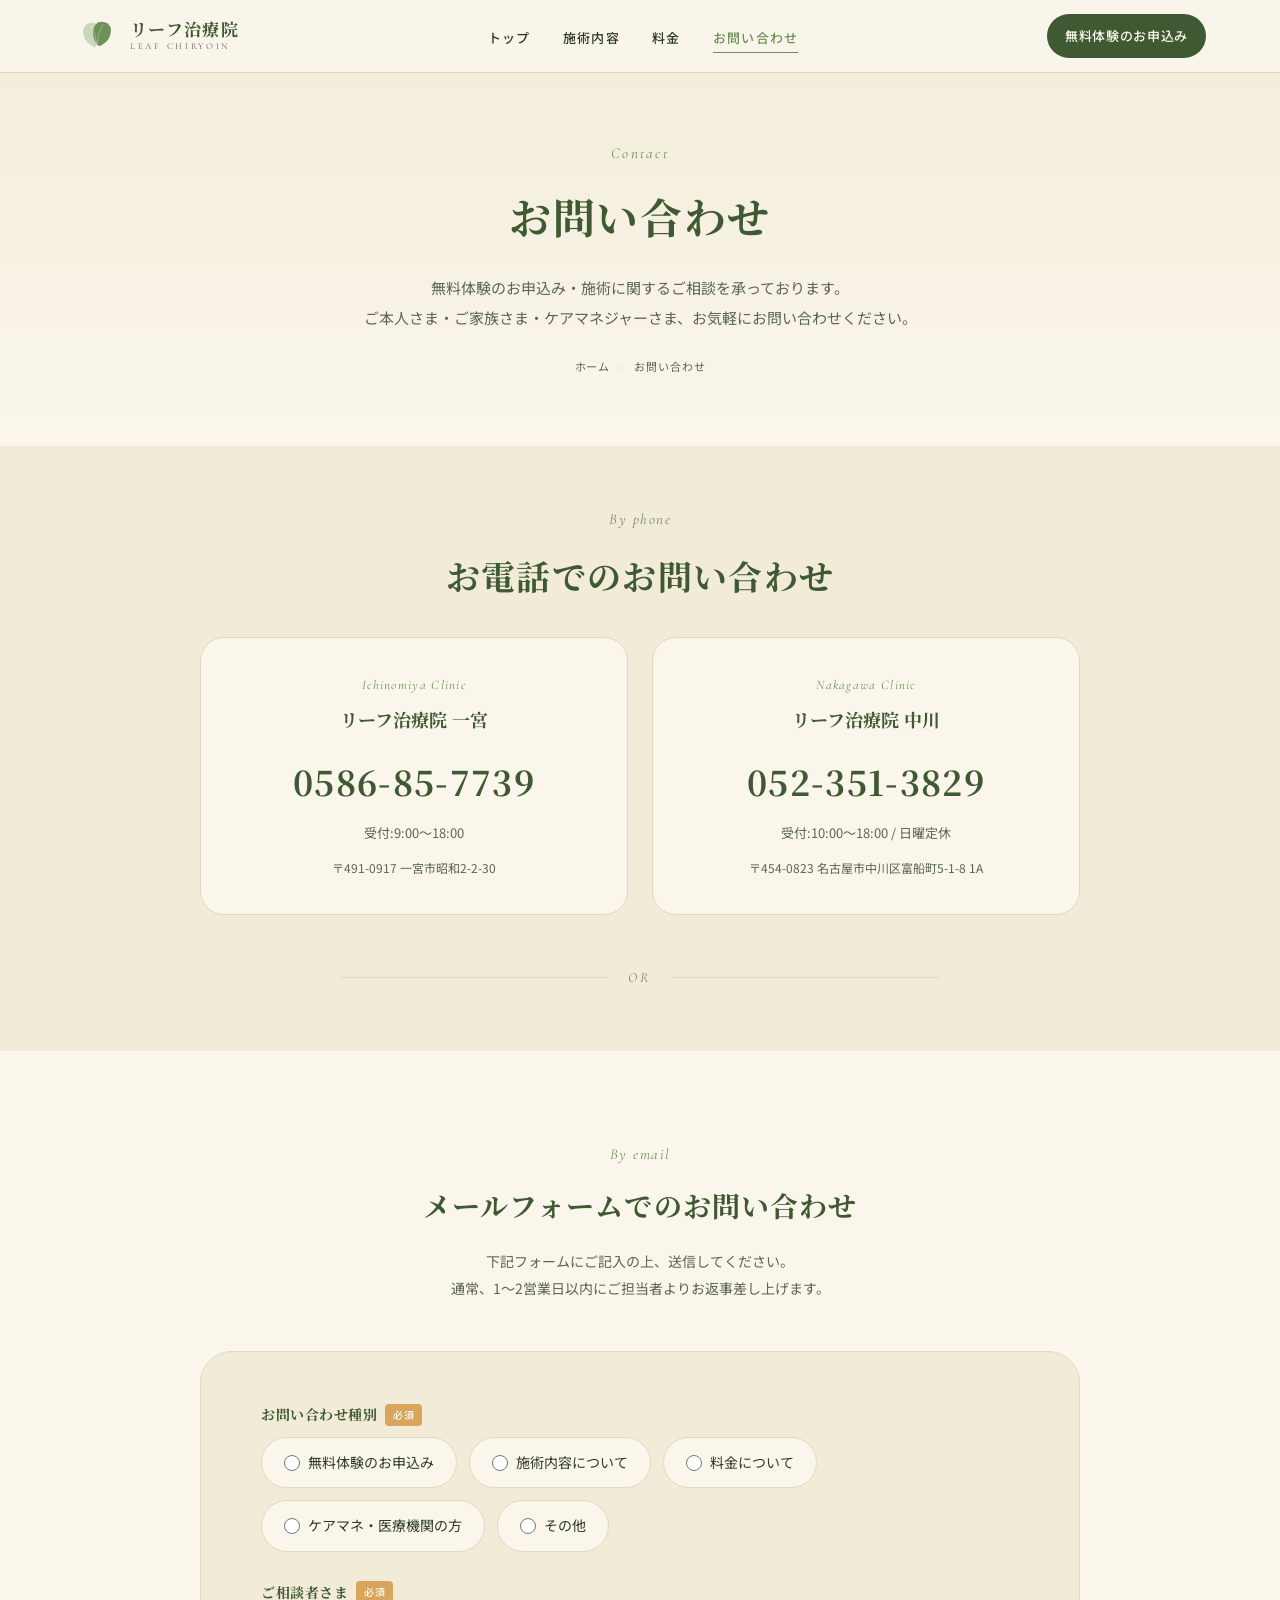
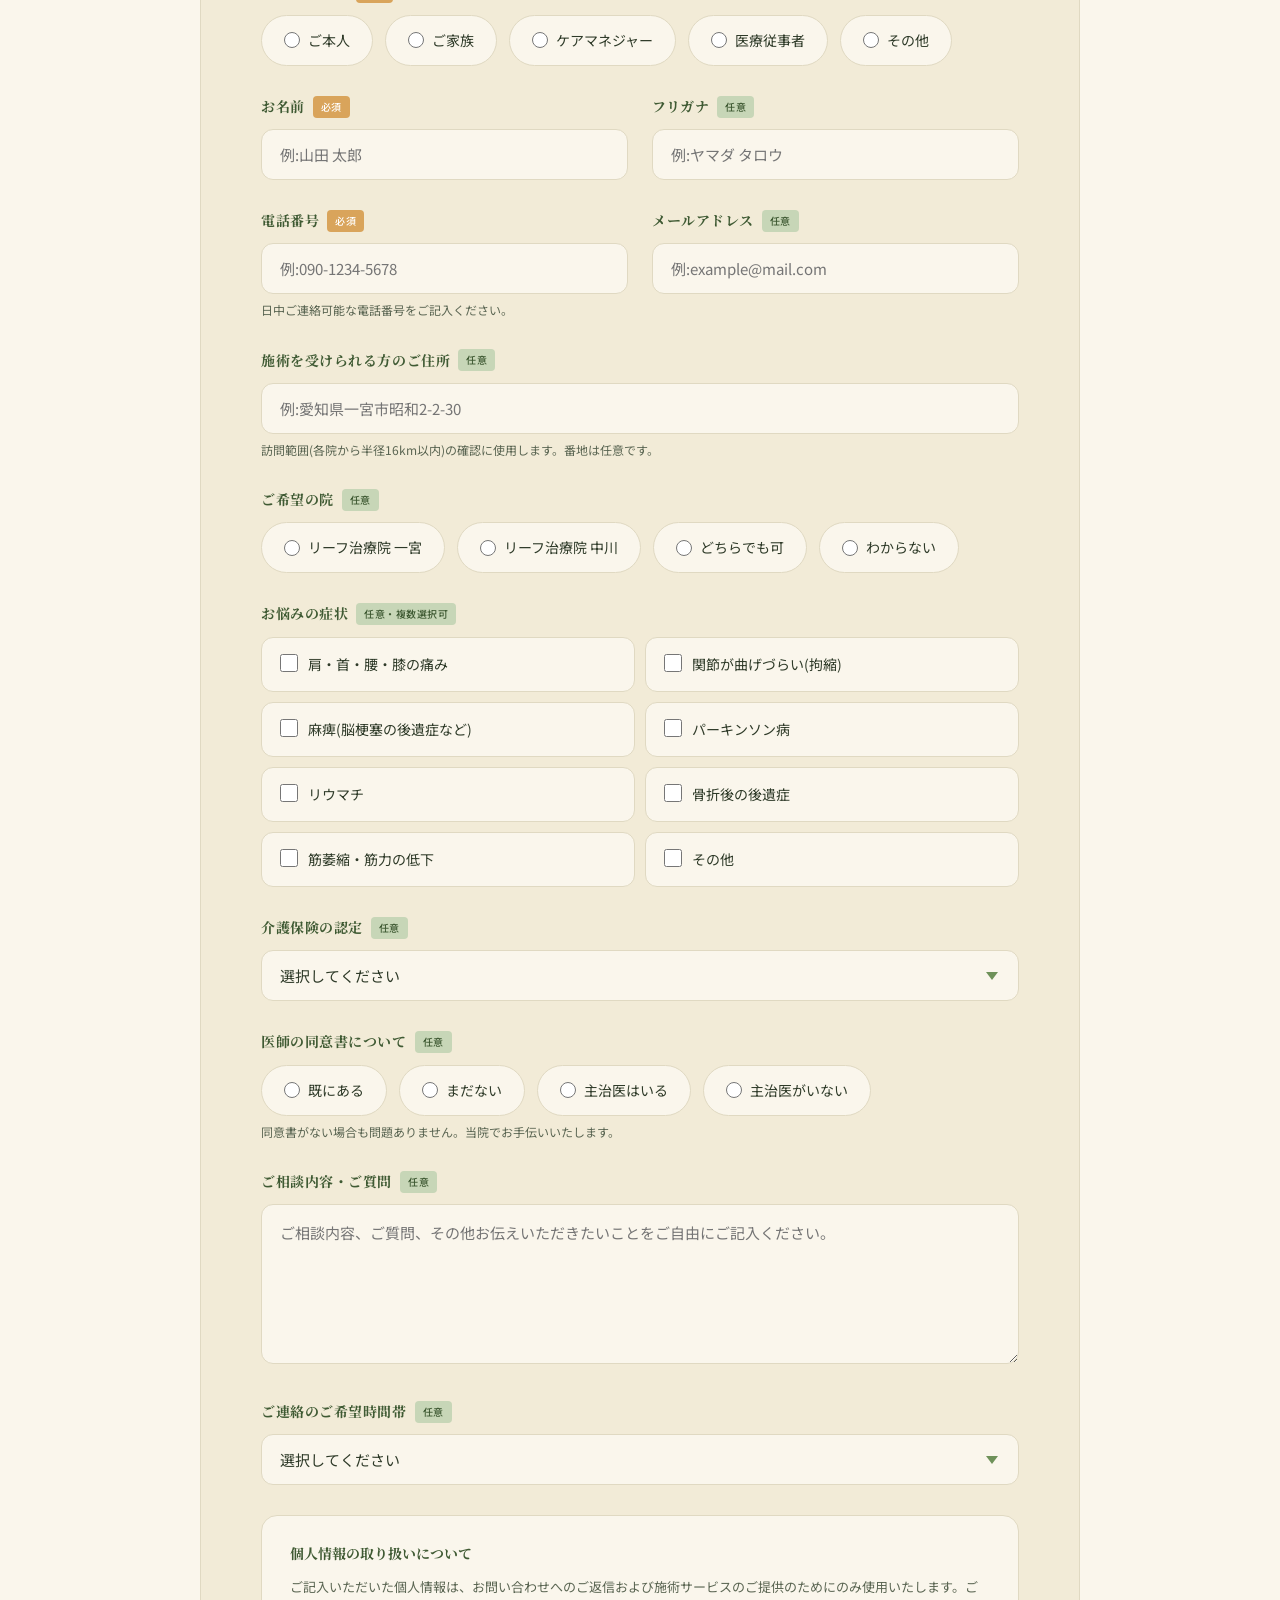
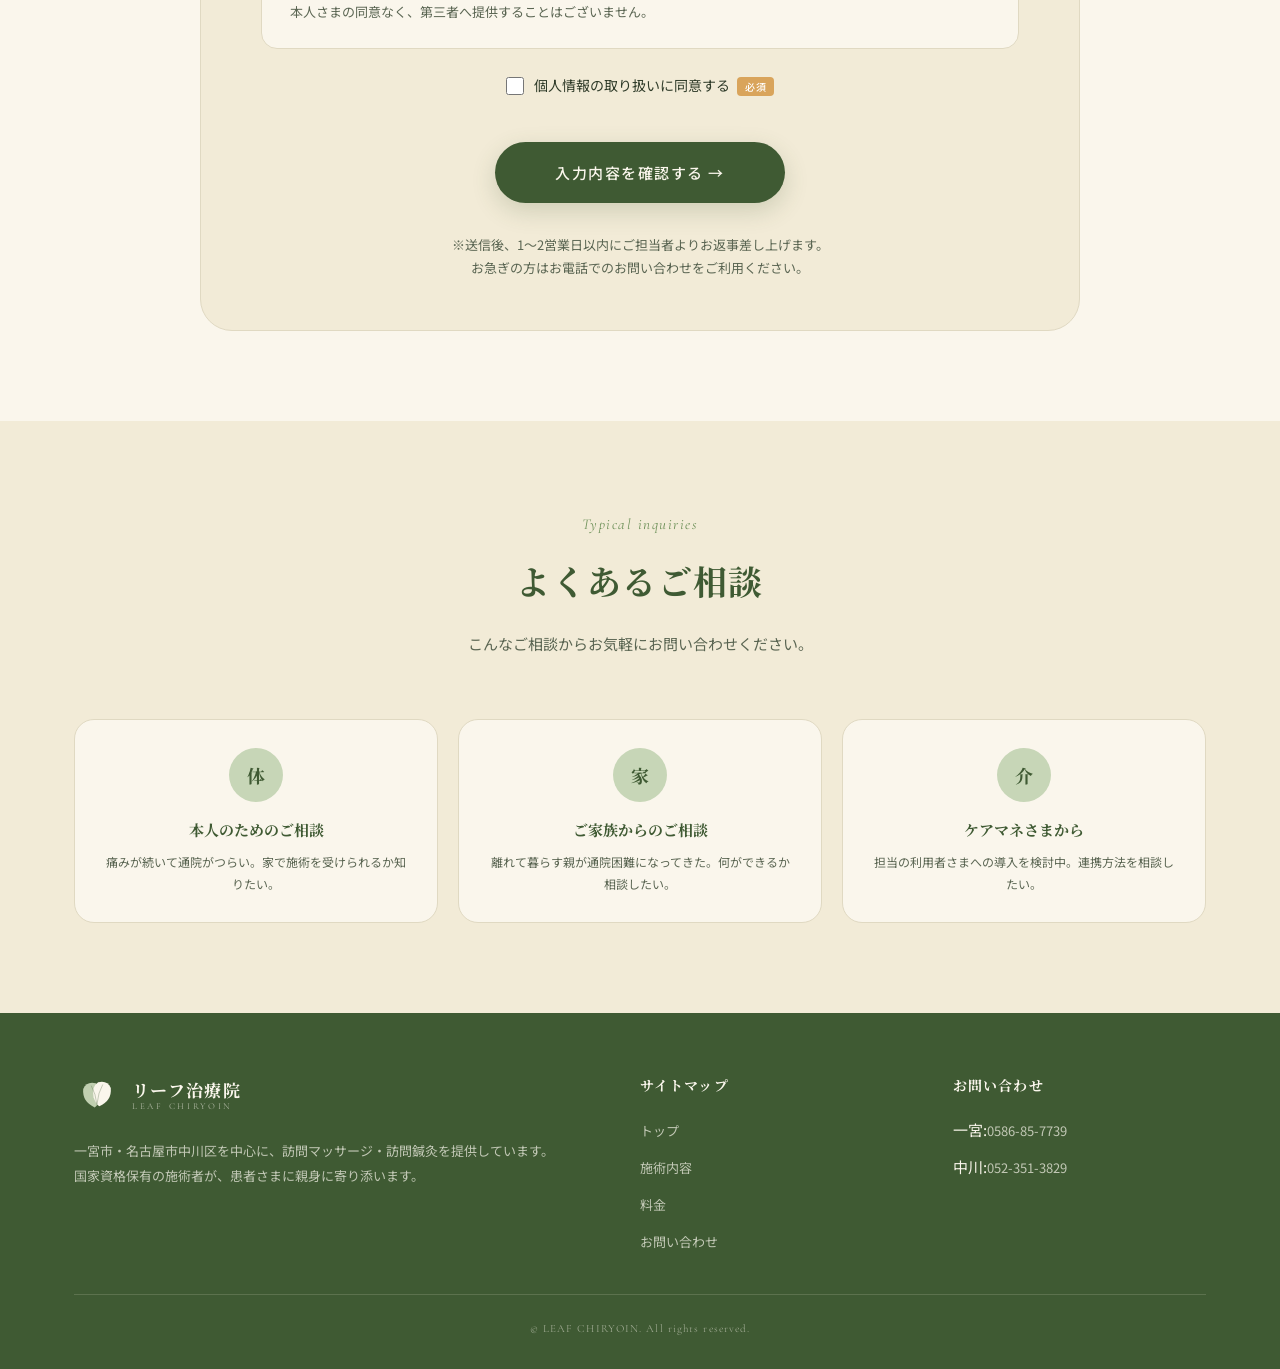
==== contact.html @ 8e760415 "Add files via upload" ====
<!DOCTYPE html>
<html lang="ja">
<head>
<meta charset="UTF-8">
<meta name="viewport" content="width=device-width, initial-scale=1.0">
<title>お問い合わせ | リーフ治療院 一宮の訪問マッサージ・訪問鍼灸</title>
<meta name="description" content="リーフ治療院へのお問い合わせ・無料体験のお申込みはこちら。お電話・メールフォームのいずれでも承っております。ご家族さま・ケアマネジャーさまからのご相談も歓迎です。">
<link rel="preconnect" href="https://fonts.googleapis.com">
<link rel="preconnect" href="https://fonts.gstatic.com" crossorigin>
<link href="https://fonts.googleapis.com/css2?family=Noto+Sans+JP:wght@400;500;700&family=Noto+Serif+JP:wght@500;700&family=Cormorant+Garamond:ital,wght@0,400;1,400&display=swap" rel="stylesheet">
<link rel="stylesheet" href="common.css">
<style>
  /* ========== ページ固有スタイル ========== */
  .contact-tel-section{
    background:var(--cream-deep);
    padding:60px 0;
  }
  .contact-tel-grid{
    display:grid;grid-template-columns:1fr 1fr;
    gap:24px;max-width:880px;margin:0 auto;
  }
  .ct-card{
    background:var(--cream);
    padding:36px 32px;border-radius:24px;
    border:1px solid var(--line);
    text-align:center;
    transition:.3s;
  }
  .ct-card:hover{
    border-color:var(--green-mid);
    transform:translateY(-4px);
    box-shadow:0 12px 24px rgba(63,90,51,.1);
  }
  .ct-label{
    font-family:'Cormorant Garamond',serif;font-style:italic;
    font-size:13px;color:var(--green-mid);
    letter-spacing:.1em;margin-bottom:6px;
  }
  .ct-card h3{
    font-family:'Noto Serif JP',serif;font-size:18px;
    color:var(--green-deep);font-weight:700;
    margin-bottom:16px;
  }
  .ct-tel{
    font-family:'Noto Serif JP',serif;font-size:34px;
    color:var(--green-deep);font-weight:700;letter-spacing:.04em;
    display:block;margin-bottom:8px;
  }
  .ct-hours{font-size:13px;color:var(--ink-soft);margin-bottom:14px}
  .ct-address{font-size:12px;color:var(--ink-soft);line-height:1.7}

  /* セクションタブ */
  .or-divider{
    display:flex;align-items:center;gap:20px;
    max-width:600px;margin:50px auto 0;
    color:var(--green-mid);
    font-family:'Cormorant Garamond',serif;font-style:italic;
    font-size:14px;letter-spacing:.2em;
  }
  .or-divider::before,.or-divider::after{
    content:"";flex:1;height:1px;background:var(--line);
  }

  /* フォーム */
  .form-section{background:var(--cream);padding:90px 0}
  .form-intro{
    text-align:center;max-width:680px;margin:0 auto 50px;
  }
  .form-intro h2{
    font-family:'Noto Serif JP',serif;font-size:28px;
    color:var(--green-deep);font-weight:700;
    margin-bottom:18px;letter-spacing:.04em;
  }
  .form-intro p{
    color:var(--ink-soft);font-size:14px;line-height:1.9;
  }
  .form-wrap{
    background:var(--cream-deep);
    padding:50px 60px;border-radius:32px;
    border:1px solid var(--line);
    max-width:880px;margin:0 auto;
  }
  .form-row{margin-bottom:28px}
  .form-row.row-half{
    display:grid;grid-template-columns:1fr 1fr;gap:24px;
  }
  .form-row.row-half .field{margin-bottom:0}
  .field label{
    display:flex;align-items:center;gap:8px;
    font-family:'Noto Serif JP',serif;
    font-size:14px;color:var(--green-deep);
    font-weight:700;letter-spacing:.04em;
    margin-bottom:10px;
  }
  .req-tag{
    background:var(--accent);color:#fff;
    font-size:10px;padding:2px 8px;border-radius:4px;
    font-family:'Noto Sans JP',sans-serif;font-weight:500;
    letter-spacing:.05em;
  }
  .opt-tag{
    background:var(--green-soft);color:var(--green-deep);
    font-size:10px;padding:2px 8px;border-radius:4px;
    font-family:'Noto Sans JP',sans-serif;font-weight:500;
    letter-spacing:.05em;
  }
  .field input[type="text"],
  .field input[type="email"],
  .field input[type="tel"],
  .field select,
  .field textarea{
    width:100%;padding:14px 18px;
    background:var(--cream);
    border:1px solid var(--line);
    border-radius:12px;
    font-size:15px;font-family:inherit;
    color:var(--ink);transition:.2s;
    -webkit-appearance:none;appearance:none;
  }
  .field input:focus,
  .field select:focus,
  .field textarea:focus{
    outline:none;
    border-color:var(--green-mid);
    box-shadow:0 0 0 3px rgba(110,145,89,.15);
  }
  .field select{
    background:var(--cream) url("data:image/svg+xml,%3Csvg xmlns='http://www.w3.org/2000/svg' width='12' height='8' viewBox='0 0 12 8'%3E%3Cpath fill='%236E9159' d='M6 8L0 0h12z'/%3E%3C/svg%3E") no-repeat right 20px center;
    padding-right:44px;
  }
  .field textarea{min-height:160px;resize:vertical;line-height:1.8}
  .field-help{
    font-size:12px;color:var(--ink-soft);
    margin-top:6px;line-height:1.6;
  }

  /* チェックボックスグループ */
  .checkbox-group{
    display:grid;grid-template-columns:repeat(2,1fr);
    gap:10px;
  }
  .checkbox-group label{
    display:flex;align-items:flex-start;gap:10px;
    background:var(--cream);
    padding:14px 18px;border-radius:12px;
    border:1px solid var(--line);
    cursor:pointer;font-size:14px;
    color:var(--ink);font-family:inherit;font-weight:400;
    margin-bottom:0;letter-spacing:0;
    transition:.2s;
  }
  .checkbox-group label:hover{
    border-color:var(--green);background:var(--cream-deep);
  }
  .checkbox-group input[type="checkbox"]{
    flex:none;width:18px;height:18px;margin-top:2px;
    accent-color:var(--green-mid);
  }

  /* ラジオボタン */
  .radio-group{
    display:flex;gap:12px;flex-wrap:wrap;
  }
  .radio-group label{
    display:flex;align-items:center;gap:8px;
    background:var(--cream);
    padding:12px 22px;border-radius:999px;
    border:1px solid var(--line);
    cursor:pointer;font-size:14px;
    color:var(--ink);font-family:inherit;font-weight:400;
    margin-bottom:0;letter-spacing:0;
    transition:.2s;
  }
  .radio-group label:hover{
    border-color:var(--green);
  }
  .radio-group input[type="radio"]{
    accent-color:var(--green-mid);width:16px;height:16px;
  }

  /* プライバシー同意 */
  .privacy-box{
    background:var(--cream);
    padding:24px 28px;border-radius:16px;
    border:1px solid var(--line);
    margin-top:30px;font-size:13px;
    color:var(--ink-soft);line-height:1.9;
  }
  .privacy-box h4{
    font-family:'Noto Serif JP',serif;
    color:var(--green-deep);font-size:14px;
    font-weight:700;margin-bottom:8px;
  }
  .privacy-agree{
    text-align:center;margin-top:24px;
  }
  .privacy-agree label{
    display:inline-flex;align-items:center;gap:10px;
    cursor:pointer;font-size:14px;
  }

  /* 送信ボタン */
  .submit-wrap{
    text-align:center;margin-top:40px;
  }
  .submit-btn{
    display:inline-flex;align-items:center;gap:10px;
    background:var(--green-deep);color:var(--cream);
    padding:20px 60px;border-radius:999px;
    font-weight:500;letter-spacing:.1em;font-size:15px;
    transition:.3s;box-shadow:0 8px 24px rgba(63,90,51,.2);
    border:none;cursor:pointer;font-family:inherit;
  }
  .submit-btn:hover{
    transform:translateY(-2px);
    box-shadow:0 12px 28px rgba(63,90,51,.28);
  }

  /* 補足情報 */
  .form-note{
    text-align:center;margin-top:30px;
    font-size:13px;color:var(--ink-soft);line-height:1.8;
  }

  /* よくある相談例 */
  .typical-section{background:var(--cream-deep)}
  .typical-grid{
    display:grid;grid-template-columns:repeat(3,1fr);
    gap:20px;margin-top:40px;
  }
  .typical-card{
    background:var(--cream);
    padding:28px;border-radius:20px;
    border:1px solid var(--line);
    text-align:center;
  }
  .typical-icon{
    width:54px;height:54px;margin:0 auto 14px;
    background:var(--green-soft);
    border-radius:50%;
    display:flex;align-items:center;justify-content:center;
    color:var(--green-deep);
    font-family:'Noto Serif JP',serif;
    font-weight:700;font-size:18px;
  }
  .typical-card h4{
    font-family:'Noto Serif JP',serif;font-size:15px;
    color:var(--green-deep);font-weight:700;
    margin-bottom:8px;
  }
  .typical-card p{
    font-size:12px;color:var(--ink-soft);line-height:1.8;
  }

  @media(max-width:960px){
    .contact-tel-grid{grid-template-columns:1fr}
    .ct-tel{font-size:28px}
    .form-wrap{padding:30px 22px}
    .form-row.row-half{grid-template-columns:1fr;gap:0}
    .form-row.row-half .field{margin-bottom:28px}
    .form-row.row-half .field:last-child{margin-bottom:0}
    .checkbox-group{grid-template-columns:1fr}
    .submit-btn{padding:18px 40px;font-size:14px}
    .typical-grid{grid-template-columns:1fr}
  }
</style>
</head>
<body>

<!-- HEADER -->
<header>
  <div class="container header-inner">
    <a href="index.html" class="logo">
      <svg class="logo-svg" viewBox="0 0 80 80" xmlns="http://www.w3.org/2000/svg" aria-label="リーフ治療院">
        <path d="M 36 60 Q 14 50 16 28 Q 22 14 38 18 Q 50 26 46 44 Q 42 56 36 60 Z" fill="#C7D6B7" opacity="0.95"/>
        <path d="M 44 58 Q 66 48 64 26 Q 58 12 42 16 Q 30 24 34 42 Q 38 54 44 58 Z" fill="#6E9159"/>
        <path d="M 30 22 Q 38 36 40 56" stroke="#FAF6EC" stroke-width="1" fill="none" opacity="0.5"/>
        <path d="M 50 20 Q 42 34 40 54" stroke="#FAF6EC" stroke-width="1" fill="none" opacity="0.5"/>
      </svg>
      <div class="logo-text">リーフ治療院<small>LEAF CHIRYOIN</small></div>
    </a>
    <nav>
      <ul>
        <li><a href="index.html">トップ</a></li>
        <li><a href="services.html">施術内容</a></li>
        <li><a href="price.html">料金</a></li>
        <li><a href="contact.html" class="current">お問い合わせ</a></li>
      </ul>
    </nav>
    <a href="tel:0586857739" class="header-cta">無料体験のお申込み</a>
  </div>
</header>

<!-- PAGE HEAD -->
<div class="page-head">
  <div class="page-head-eyebrow">Contact</div>
  <h1>お問い合わせ</h1>
  <p>
    無料体験のお申込み・施術に関するご相談を承っております。<br>
    ご本人さま・ご家族さま・ケアマネジャーさま、お気軽にお問い合わせください。
  </p>
  <div class="breadcrumb">
    <a href="index.html">ホーム</a><span>›</span>お問い合わせ
  </div>
</div>

<!-- 電話でのお問い合わせ -->
<section class="contact-tel-section">
  <div class="container">
    <div class="section-eyebrow">By phone</div>
    <h2 class="section-title" style="margin-bottom:30px">お電話でのお問い合わせ</h2>
    <div class="contact-tel-grid">
      <div class="ct-card">
        <div class="ct-label">Ichinomiya Clinic</div>
        <h3>リーフ治療院 一宮</h3>
        <a href="tel:0586857739" class="ct-tel">0586-85-7739</a>
        <div class="ct-hours">受付:9:00〜18:00</div>
        <div class="ct-address">〒491-0917 一宮市昭和2-2-30</div>
      </div>
      <div class="ct-card">
        <div class="ct-label">Nakagawa Clinic</div>
        <h3>リーフ治療院 中川</h3>
        <a href="tel:0523513829" class="ct-tel">052-351-3829</a>
        <div class="ct-hours">受付:10:00〜18:00 / 日曜定休</div>
        <div class="ct-address">〒454-0823 名古屋市中川区富船町5-1-8 1A</div>
      </div>
    </div>
    <div class="or-divider">OR</div>
  </div>
</section>

<!-- フォーム -->
<section class="form-section">
  <div class="container">
    <div class="form-intro">
      <div class="section-eyebrow">By email</div>
      <h2>メールフォームでのお問い合わせ</h2>
      <p>
        下記フォームにご記入の上、送信してください。<br>
        通常、1〜2営業日以内にご担当者よりお返事差し上げます。
      </p>
    </div>

    <form class="form-wrap" onsubmit="handleSubmit(event)">

      <!-- お問い合わせ種別 -->
      <div class="form-row">
        <div class="field">
          <label>お問い合わせ種別 <span class="req-tag">必須</span></label>
          <div class="radio-group">
            <label><input type="radio" name="inquiry_type" value="無料体験" required>無料体験のお申込み</label>
            <label><input type="radio" name="inquiry_type" value="施術内容">施術内容について</label>
            <label><input type="radio" name="inquiry_type" value="料金">料金について</label>
            <label><input type="radio" name="inquiry_type" value="ケアマネ">ケアマネ・医療機関の方</label>
            <label><input type="radio" name="inquiry_type" value="その他">その他</label>
          </div>
        </div>
      </div>

      <!-- ご相談者の立場 -->
      <div class="form-row">
        <div class="field">
          <label>ご相談者さま <span class="req-tag">必須</span></label>
          <div class="radio-group">
            <label><input type="radio" name="role" value="本人" required>ご本人</label>
            <label><input type="radio" name="role" value="家族">ご家族</label>
            <label><input type="radio" name="role" value="ケアマネ">ケアマネジャー</label>
            <label><input type="radio" name="role" value="医療">医療従事者</label>
            <label><input type="radio" name="role" value="その他">その他</label>
          </div>
        </div>
      </div>

      <!-- お名前 -->
      <div class="form-row row-half">
        <div class="field">
          <label>お名前 <span class="req-tag">必須</span></label>
          <input type="text" name="name" placeholder="例:山田 太郎" required>
        </div>
        <div class="field">
          <label>フリガナ <span class="opt-tag">任意</span></label>
          <input type="text" name="kana" placeholder="例:ヤマダ タロウ">
        </div>
      </div>

      <!-- 連絡先 -->
      <div class="form-row row-half">
        <div class="field">
          <label>電話番号 <span class="req-tag">必須</span></label>
          <input type="tel" name="tel" placeholder="例:090-1234-5678" required>
          <div class="field-help">日中ご連絡可能な電話番号をご記入ください。</div>
        </div>
        <div class="field">
          <label>メールアドレス <span class="opt-tag">任意</span></label>
          <input type="email" name="email" placeholder="例:example@mail.com">
        </div>
      </div>

      <!-- ご住所(訪問エリア確認用) -->
      <div class="form-row">
        <div class="field">
          <label>施術を受けられる方のご住所 <span class="opt-tag">任意</span></label>
          <input type="text" name="address" placeholder="例:愛知県一宮市昭和2-2-30">
          <div class="field-help">訪問範囲(各院から半径16km以内)の確認に使用します。番地は任意です。</div>
        </div>
      </div>

      <!-- ご希望の院 -->
      <div class="form-row">
        <div class="field">
          <label>ご希望の院 <span class="opt-tag">任意</span></label>
          <div class="radio-group">
            <label><input type="radio" name="preferred_clinic" value="一宮">リーフ治療院 一宮</label>
            <label><input type="radio" name="preferred_clinic" value="中川">リーフ治療院 中川</label>
            <label><input type="radio" name="preferred_clinic" value="どちらでも">どちらでも可</label>
            <label><input type="radio" name="preferred_clinic" value="不明">わからない</label>
          </div>
        </div>
      </div>

      <!-- お悩みの症状 -->
      <div class="form-row">
        <div class="field">
          <label>お悩みの症状 <span class="opt-tag">任意・複数選択可</span></label>
          <div class="checkbox-group">
            <label><input type="checkbox" name="symptoms" value="肩首腰膝の痛み">肩・首・腰・膝の痛み</label>
            <label><input type="checkbox" name="symptoms" value="関節拘縮">関節が曲げづらい(拘縮)</label>
            <label><input type="checkbox" name="symptoms" value="麻痺">麻痺(脳梗塞の後遺症など)</label>
            <label><input type="checkbox" name="symptoms" value="パーキンソン病">パーキンソン病</label>
            <label><input type="checkbox" name="symptoms" value="リウマチ">リウマチ</label>
            <label><input type="checkbox" name="symptoms" value="骨折後の後遺症">骨折後の後遺症</label>
            <label><input type="checkbox" name="symptoms" value="筋萎縮筋力低下">筋萎縮・筋力の低下</label>
            <label><input type="checkbox" name="symptoms" value="その他">その他</label>
          </div>
        </div>
      </div>

      <!-- 介護保険 -->
      <div class="form-row">
        <div class="field">
          <label>介護保険の認定 <span class="opt-tag">任意</span></label>
          <select name="care_level">
            <option value="">選択してください</option>
            <option value="未申請">未申請・なし</option>
            <option value="申請中">申請中</option>
            <option value="要支援1">要支援1</option>
            <option value="要支援2">要支援2</option>
            <option value="要介護1">要介護1</option>
            <option value="要介護2">要介護2</option>
            <option value="要介護3">要介護3</option>
            <option value="要介護4">要介護4</option>
            <option value="要介護5">要介護5</option>
            <option value="不明">わからない</option>
          </select>
        </div>
      </div>

      <!-- 医師の同意書 -->
      <div class="form-row">
        <div class="field">
          <label>医師の同意書について <span class="opt-tag">任意</span></label>
          <div class="radio-group">
            <label><input type="radio" name="consent" value="あり">既にある</label>
            <label><input type="radio" name="consent" value="なし">まだない</label>
            <label><input type="radio" name="consent" value="主治医あり">主治医はいる</label>
            <label><input type="radio" name="consent" value="主治医なし">主治医がいない</label>
          </div>
          <div class="field-help">同意書がない場合も問題ありません。当院でお手伝いいたします。</div>
        </div>
      </div>

      <!-- ご相談内容 -->
      <div class="form-row">
        <div class="field">
          <label>ご相談内容・ご質問 <span class="opt-tag">任意</span></label>
          <textarea name="message" placeholder="ご相談内容、ご質問、その他お伝えいただきたいことをご自由にご記入ください。"></textarea>
        </div>
      </div>

      <!-- ご希望連絡時間 -->
      <div class="form-row">
        <div class="field">
          <label>ご連絡のご希望時間帯 <span class="opt-tag">任意</span></label>
          <select name="contact_time">
            <option value="">選択してください</option>
            <option value="いつでも">いつでも可</option>
            <option value="午前">午前(9:00〜12:00)</option>
            <option value="午後">午後(12:00〜15:00)</option>
            <option value="夕方">夕方(15:00〜18:00)</option>
          </select>
        </div>
      </div>

      <!-- プライバシー -->
      <div class="privacy-box">
        <h4>個人情報の取り扱いについて</h4>
        <p>ご記入いただいた個人情報は、お問い合わせへのご返信および施術サービスのご提供のためにのみ使用いたします。ご本人さまの同意なく、第三者へ提供することはございません。</p>
      </div>
      <div class="privacy-agree">
        <label>
          <input type="checkbox" name="privacy_agree" required style="accent-color:var(--green-mid);width:18px;height:18px">
          <span>個人情報の取り扱いに同意する <span class="req-tag" style="margin-left:4px">必須</span></span>
        </label>
      </div>

      <!-- 送信 -->
      <div class="submit-wrap">
        <button type="submit" class="submit-btn">入力内容を確認する →</button>
      </div>

      <p class="form-note">
        ※送信後、1〜2営業日以内にご担当者よりお返事差し上げます。<br>
        お急ぎの方はお電話でのお問い合わせをご利用ください。
      </p>
    </form>
  </div>
</section>

<!-- よくあるご相談 -->
<section class="typical-section">
  <div class="container">
    <div class="section-eyebrow">Typical inquiries</div>
    <h2 class="section-title">よくあるご相談</h2>
    <p class="section-lead">こんなご相談からお気軽にお問い合わせください。</p>
    <div class="typical-grid">
      <div class="typical-card">
        <div class="typical-icon">体</div>
        <h4>本人のためのご相談</h4>
        <p>痛みが続いて通院がつらい。家で施術を受けられるか知りたい。</p>
      </div>
      <div class="typical-card">
        <div class="typical-icon">家</div>
        <h4>ご家族からのご相談</h4>
        <p>離れて暮らす親が通院困難になってきた。何ができるか相談したい。</p>
      </div>
      <div class="typical-card">
        <div class="typical-icon">介</div>
        <h4>ケアマネさまから</h4>
        <p>担当の利用者さまへの導入を検討中。連携方法を相談したい。</p>
      </div>
    </div>
  </div>
</section>

<!-- FOOTER -->
<footer>
  <div class="container">
    <div class="footer-inner">
      <div>
        <div class="footer-logo">
          <svg class="logo-svg" viewBox="0 0 80 80" xmlns="http://www.w3.org/2000/svg" style="width:46px;height:46px">
            <path d="M 36 60 Q 14 50 16 28 Q 22 14 38 18 Q 50 26 46 44 Q 42 56 36 60 Z" fill="#C7D6B7" opacity="0.95"/>
            <path d="M 44 58 Q 66 48 64 26 Q 58 12 42 16 Q 30 24 34 42 Q 38 54 44 58 Z" fill="#FAF6EC"/>
            <path d="M 30 22 Q 38 36 40 56" stroke="#3F5A33" stroke-width="1" fill="none" opacity="0.5"/>
            <path d="M 50 20 Q 42 34 40 54" stroke="#3F5A33" stroke-width="1" fill="none" opacity="0.5"/>
          </svg>
          <div class="logo-text">リーフ治療院<small>LEAF CHIRYOIN</small></div>
        </div>
        <p class="footer-desc">
          一宮市・名古屋市中川区を中心に、訪問マッサージ・訪問鍼灸を提供しています。<br>
          国家資格保有の施術者が、患者さまに親身に寄り添います。
        </p>
      </div>
      <div>
        <h5>サイトマップ</h5>
        <ul>
          <li><a href="index.html">トップ</a></li>
          <li><a href="services.html">施術内容</a></li>
          <li><a href="price.html">料金</a></li>
          <li><a href="contact.html">お問い合わせ</a></li>
        </ul>
      </div>
      <div>
        <h5>お問い合わせ</h5>
        <ul>
          <li>一宮:<a href="tel:0586857739">0586-85-7739</a></li>
          <li>中川:<a href="tel:0523513829">052-351-3829</a></li>
        </ul>
      </div>
    </div>
    <div class="copyright">© LEAF CHIRYOIN. All rights reserved.</div>
  </div>
</footer>

<div class="floating-cta">
  <a href="tel:0586857739">一宮 電話する</a>
  <a href="tel:0523513829">中川 電話する</a>
</div>

<script>
  function handleSubmit(e){
    e.preventDefault();
    alert('お問い合わせフォームのサンプルです。\n本番運用時はサーバーサイドの実装が必要です。\n(送信先メールアドレス・送信処理の実装が必要)');
  }
</script>

</body>
</html>
---- common.css ----
/* ==========================================================
   LEAF CHIRYOIN - common.css
   共通スタイル(全ページ共通のヘッダー/フッター/トークン)
   ========================================================== */

:root{
  --cream:#FAF6EC;
  --cream-deep:#F2EBD7;
  --green-soft:#C7D6B7;
  --green:#8FAE7A;
  --green-mid:#6E9159;
  --green-deep:#3F5A33;
  --ink:#2E3A28;
  --ink-soft:#5A6552;
  --accent:#D9A45B;
  --line:#E0D9C2;
}
*{box-sizing:border-box;margin:0;padding:0}
html{scroll-behavior:smooth}
body{
  font-family:'Noto Sans JP',sans-serif;
  color:var(--ink);
  background:var(--cream);
  line-height:1.8;
  font-size:15px;
  -webkit-font-smoothing:antialiased;
}
.serif{font-family:'Noto Serif JP',serif;font-weight:500;letter-spacing:.04em}
a{color:inherit;text-decoration:none}
img{max-width:100%;display:block}
.container{max-width:1180px;margin:0 auto;padding:0 24px}
.container-narrow{max-width:880px;margin:0 auto;padding:0 24px}

/* ========== HEADER ========== */
header{
  position:fixed;top:0;left:0;right:0;z-index:50;
  background:rgba(250,246,236,.92);
  backdrop-filter:blur(8px);
  border-bottom:1px solid var(--line);
}
.header-inner{
  display:flex;align-items:center;justify-content:space-between;
  height:72px;
}
.logo{display:flex;align-items:center;gap:10px}
.logo-svg{width:46px;height:46px;flex:none}
.logo-text{
  font-family:'Noto Serif JP',serif;
  font-weight:700;font-size:17px;letter-spacing:.08em;
  color:var(--green-deep);line-height:1.2;
}
.logo-text small{
  display:block;font-size:9px;letter-spacing:.3em;
  color:var(--ink-soft);font-family:'Cormorant Garamond',serif;
  margin-top:2px;font-weight:400;
}
nav ul{display:flex;gap:32px;list-style:none}
nav a{font-size:13px;letter-spacing:.1em;font-weight:500;position:relative;padding:6px 0;transition:.2s}
nav a:hover{color:var(--green-mid)}
nav a.current{color:var(--green-mid)}
nav a::after{content:"";position:absolute;left:50%;bottom:0;width:0;height:1px;background:var(--green-mid);transition:.3s}
nav a:hover::after,nav a.current::after{left:0;width:100%}
.header-cta{
  display:flex;align-items:center;gap:6px;
  background:var(--green-deep);color:var(--cream);
  padding:10px 18px;border-radius:999px;
  font-size:13px;font-weight:500;letter-spacing:.05em;
  transition:.3s;
}
.header-cta:hover{background:var(--green-mid)}

/* ========== PAGE HEAD ========== */
.page-head{
  padding:140px 0 70px;
  background:linear-gradient(180deg,var(--cream-deep) 0%,var(--cream) 100%);
  text-align:center;position:relative;overflow:hidden;
}
.page-head-eyebrow{
  font-family:'Cormorant Garamond',serif;font-style:italic;
  color:var(--green-mid);font-size:15px;letter-spacing:.15em;
  margin-bottom:12px;
}
.page-head h1{
  font-family:'Noto Serif JP',serif;font-weight:700;
  font-size:42px;color:var(--green-deep);letter-spacing:.04em;
  margin-bottom:18px;
}
.page-head p{
  color:var(--ink-soft);font-size:15px;line-height:2;
  max-width:640px;margin:0 auto;
}
.breadcrumb{
  display:flex;justify-content:center;gap:10px;
  font-size:11px;color:var(--ink-soft);margin-top:24px;
  letter-spacing:.08em;
}
.breadcrumb a:hover{color:var(--green-mid)}
.breadcrumb span{color:var(--line)}

/* ========== SECTION COMMON ========== */
section{padding:90px 0;position:relative}
.section-eyebrow{
  font-family:'Cormorant Garamond',serif;font-style:italic;
  color:var(--green-mid);font-size:15px;letter-spacing:.1em;
  margin-bottom:12px;text-align:center;
}
.section-title{
  font-family:'Noto Serif JP',serif;font-weight:700;
  font-size:34px;color:var(--green-deep);
  text-align:center;letter-spacing:.04em;margin-bottom:18px;
}
.section-lead{
  text-align:center;font-size:15px;color:var(--ink-soft);
  max-width:600px;margin:0 auto 60px;line-height:2;
}

/* ========== BUTTONS ========== */
.btn-primary{
  display:inline-flex;align-items:center;gap:10px;
  background:var(--green-deep);color:var(--cream);
  padding:18px 32px;border-radius:999px;
  font-weight:500;letter-spacing:.08em;font-size:15px;
  transition:.3s;box-shadow:0 8px 24px rgba(63,90,51,.18);
  border:none;cursor:pointer;font-family:inherit;
}
.btn-primary:hover{transform:translateY(-2px);box-shadow:0 12px 28px rgba(63,90,51,.25)}
.btn-secondary{
  display:inline-flex;align-items:center;gap:10px;
  background:transparent;color:var(--green-deep);
  padding:18px 32px;border-radius:999px;
  font-weight:500;letter-spacing:.08em;font-size:15px;
  border:1px solid var(--green-deep);
  transition:.3s;
}
.btn-secondary:hover{background:var(--green-deep);color:var(--cream)}

/* ========== CONTACT CTA (共通) ========== */
.contact-cta{
  background:var(--cream);
  padding:120px 0;
  position:relative;overflow:hidden;
}
.contact-cta::before{
  content:"";position:absolute;inset:0;
  background:radial-gradient(ellipse at top,var(--green-soft) 0%,transparent 60%);
  opacity:.4;
}
.contact-inner{
  background:var(--cream-deep);
  border-radius:32px;padding:70px 60px;
  max-width:1080px;margin:0 auto;
  text-align:center;
  border:1px solid var(--line);
  position:relative;
}
.contact-inner h2{
  font-family:'Noto Serif JP',serif;font-size:30px;
  color:var(--green-deep);font-weight:700;
  margin-bottom:16px;letter-spacing:.04em;
}
.contact-inner p{
  color:var(--ink-soft);font-size:15px;
  line-height:2;margin-bottom:40px;
}
.contact-methods{
  display:grid;grid-template-columns:1fr 1fr;
  gap:24px;max-width:760px;margin:0 auto;
}
.contact-method{
  background:var(--cream);
  padding:36px 28px;border-radius:20px;
  border:1px solid var(--line);
  transition:.3s;
}
.contact-method:hover{
  border-color:var(--green-mid);
  transform:translateY(-4px);
  box-shadow:0 12px 24px rgba(63,90,51,.1);
}
.contact-method-label{
  font-family:'Cormorant Garamond',serif;font-style:italic;
  font-size:14px;color:var(--green-mid);
  letter-spacing:.1em;margin-bottom:8px;
}
.contact-method h4{
  font-family:'Noto Serif JP',serif;font-size:15px;
  color:var(--green-deep);margin-bottom:14px;font-weight:700;
}
.contact-tel{
  font-family:'Noto Serif JP',serif;
  font-size:32px;color:var(--green-deep);font-weight:700;
  letter-spacing:.04em;display:block;margin-bottom:8px;
}
.contact-hours{font-size:12px;color:var(--ink-soft)}
.contact-form-btn{
  display:inline-flex;align-items:center;gap:10px;
  background:var(--green-deep);color:var(--cream);
  padding:18px 32px;border-radius:999px;
  font-weight:500;letter-spacing:.08em;font-size:14px;
  margin-top:24px;
}

/* ========== FOOTER ========== */
footer{background:var(--green-deep);color:var(--cream);padding:60px 0 30px}
.footer-inner{display:grid;grid-template-columns:2fr 1fr 1fr;gap:60px;margin-bottom:40px}
.footer-logo{display:flex;align-items:center;gap:12px;margin-bottom:20px}
.footer-logo .logo-text{color:var(--cream)}
.footer-logo .logo-text small{color:rgba(250,246,236,.6)}
.footer-desc{font-size:13px;color:rgba(250,246,236,.7);line-height:1.9}
footer h5{font-family:'Noto Serif JP',serif;font-size:14px;margin-bottom:18px;letter-spacing:.08em}
footer ul{list-style:none;display:grid;gap:10px}
footer ul a{font-size:13px;color:rgba(250,246,236,.7);transition:.2s}
footer ul a:hover{color:var(--cream)}
.copyright{
  text-align:center;border-top:1px solid rgba(250,246,236,.15);
  padding-top:24px;font-size:11px;color:rgba(250,246,236,.5);
  letter-spacing:.1em;font-family:'Cormorant Garamond',serif;
}

/* ========== FLOATING CTA (Mobile) ========== */
.floating-cta{display:none}

/* ========== RESPONSIVE ========== */
@media(max-width:960px){
  nav{display:none}
  .header-cta{padding:8px 14px;font-size:12px}
  .page-head{padding:110px 0 50px}
  .page-head h1{font-size:28px}
  section{padding:60px 0}
  .section-title{font-size:24px}
  .contact-inner{padding:40px 24px}
  .contact-inner h2{font-size:22px}
  .contact-methods{grid-template-columns:1fr}
  .contact-tel{font-size:26px}
  .footer-inner{grid-template-columns:1fr;gap:30px}
  .floating-cta{
    display:flex;position:fixed;bottom:0;left:0;right:0;z-index:40;
    background:var(--cream);border-top:1px solid var(--line);
  }
  .floating-cta a{
    flex:1;padding:14px;text-align:center;font-size:13px;
    font-weight:700;color:var(--cream);background:var(--green-deep);
    letter-spacing:.05em;
  }
  .floating-cta a+a{background:var(--green-mid);border-left:1px solid rgba(255,255,255,.2)}
  body{padding-bottom:54px}
}
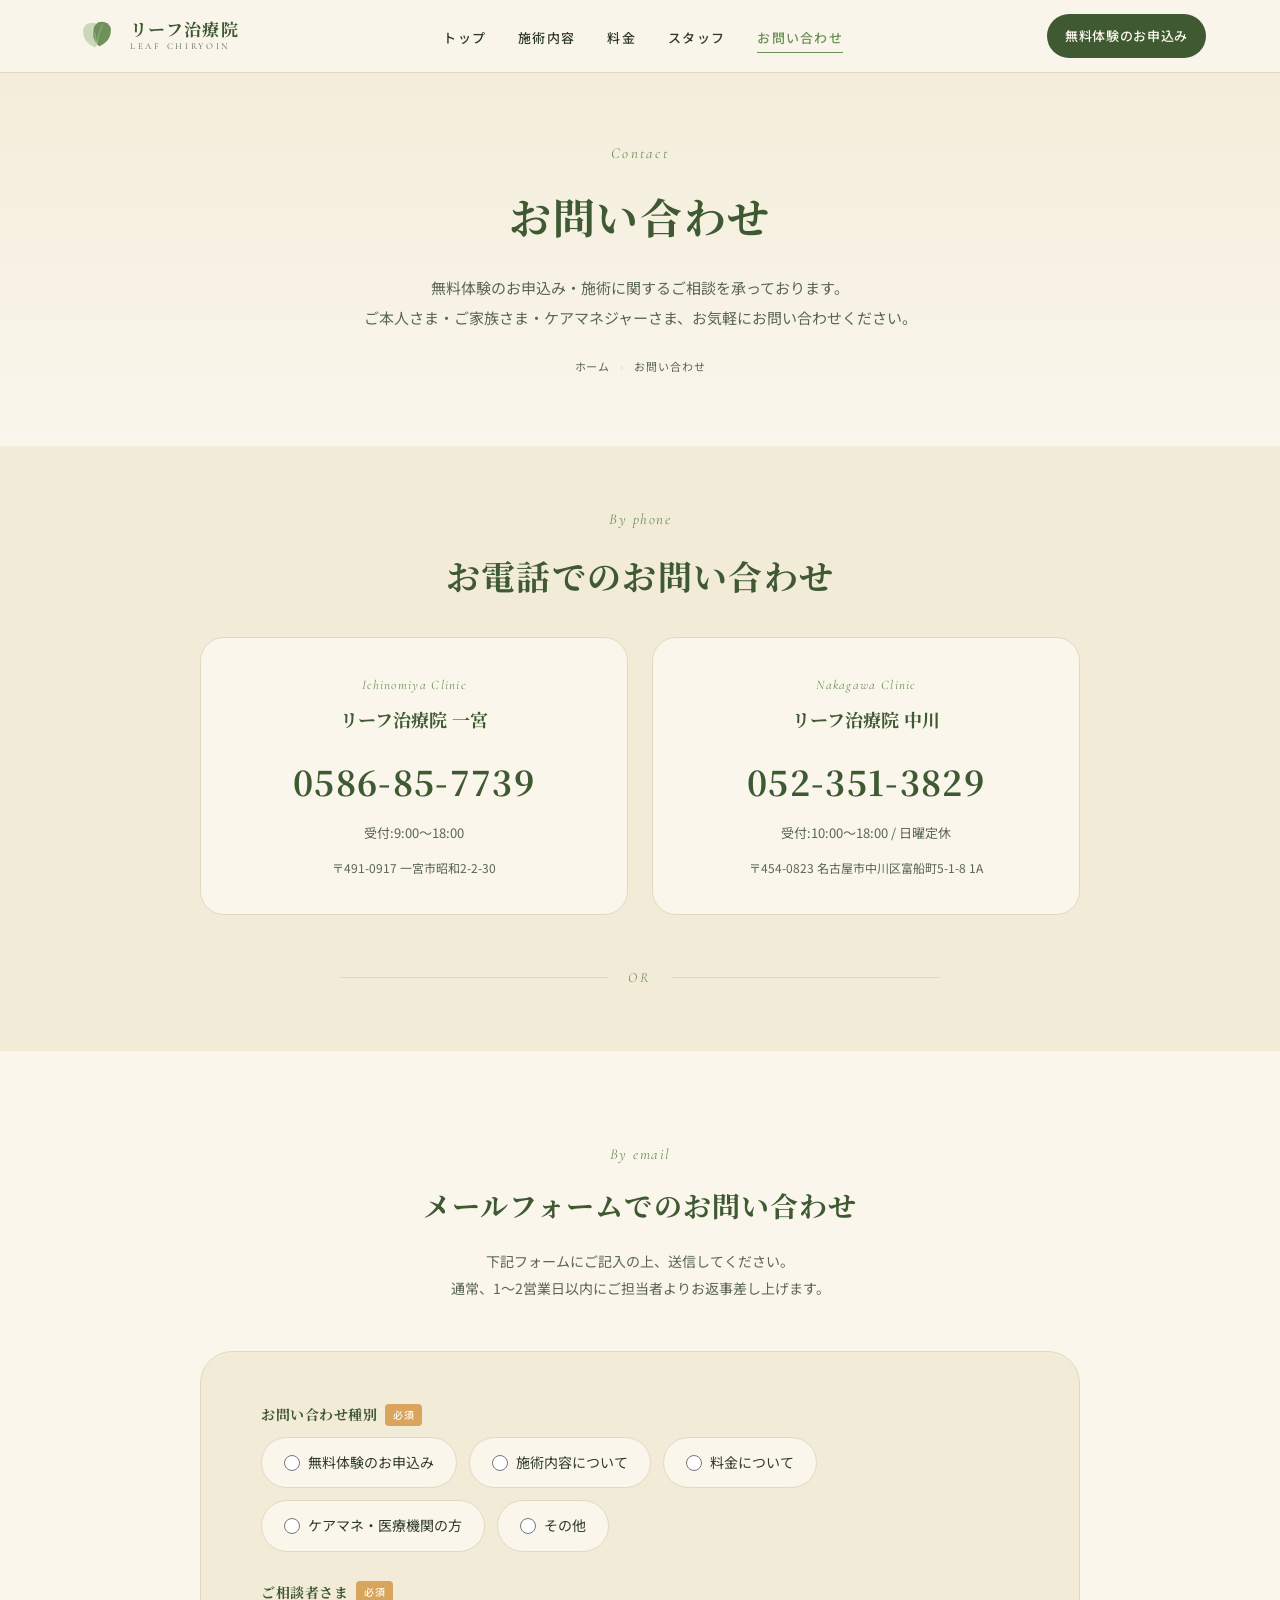
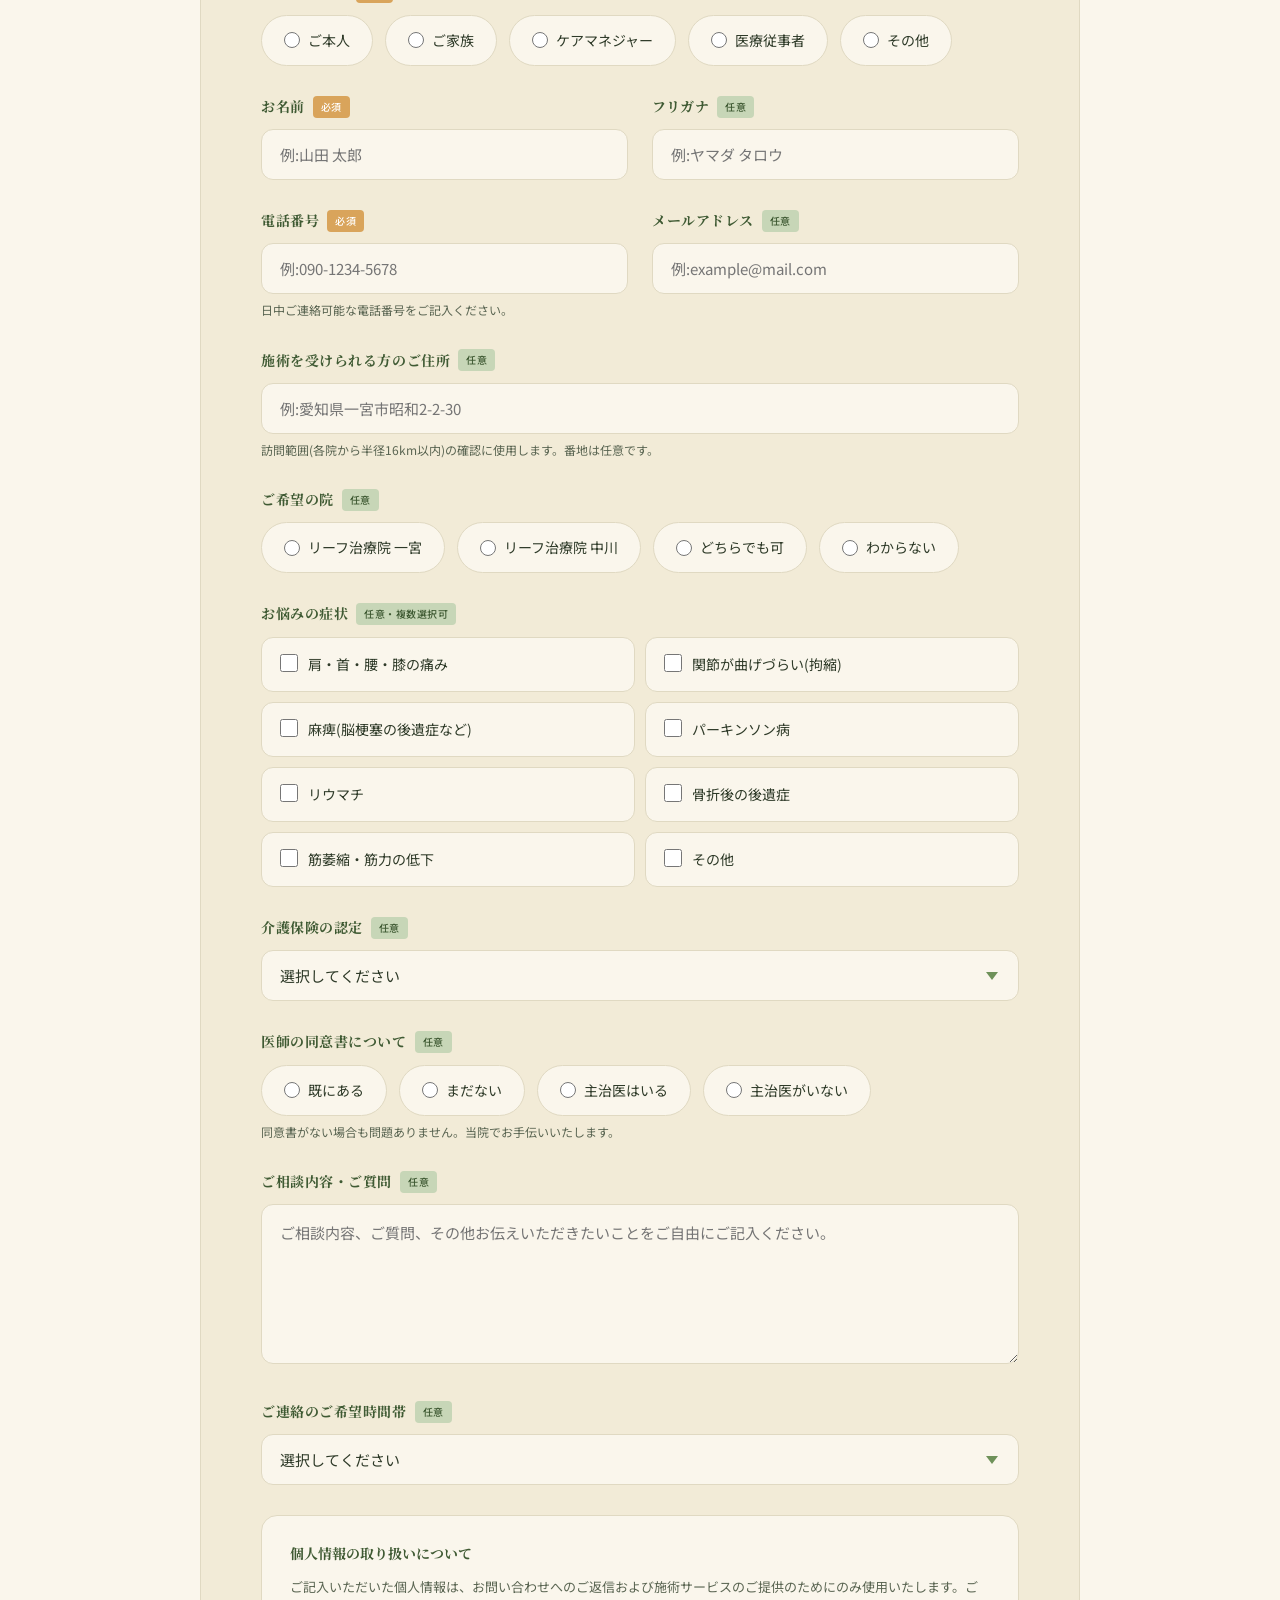
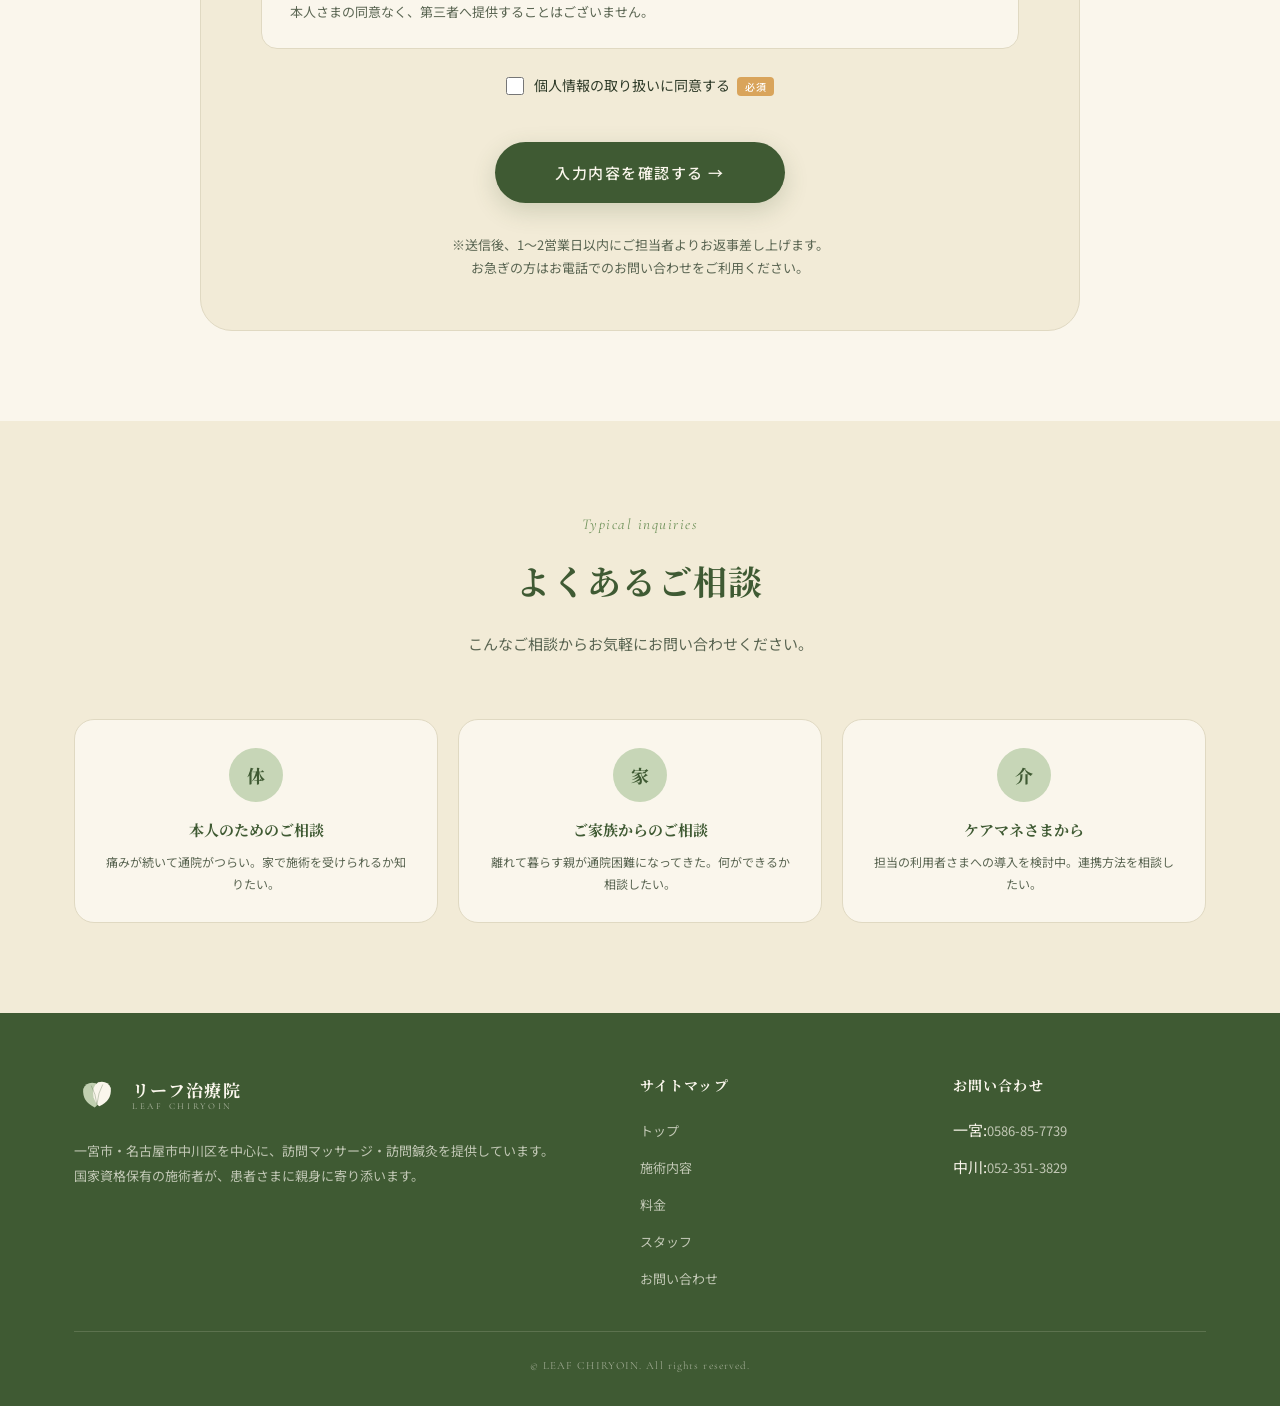
==== commit 0df696a3: "Add files via upload" ====
--- a/contact.html
+++ b/contact.html
@@ -284,6 +284,7 @@
         <li><a href="index.html">トップ</a></li>
         <li><a href="services.html">施術内容</a></li>
         <li><a href="price.html">料金</a></li>
+        <li><a href="index.html#staff">スタッフ</a></li>
         <li><a href="contact.html" class="current">お問い合わせ</a></li>
       </ul>
     </nav>
@@ -567,6 +568,7 @@
           <li><a href="index.html">トップ</a></li>
           <li><a href="services.html">施術内容</a></li>
           <li><a href="price.html">料金</a></li>
+          <li><a href="index.html#staff">スタッフ</a></li>
           <li><a href="contact.html">お問い合わせ</a></li>
         </ul>
       </div>
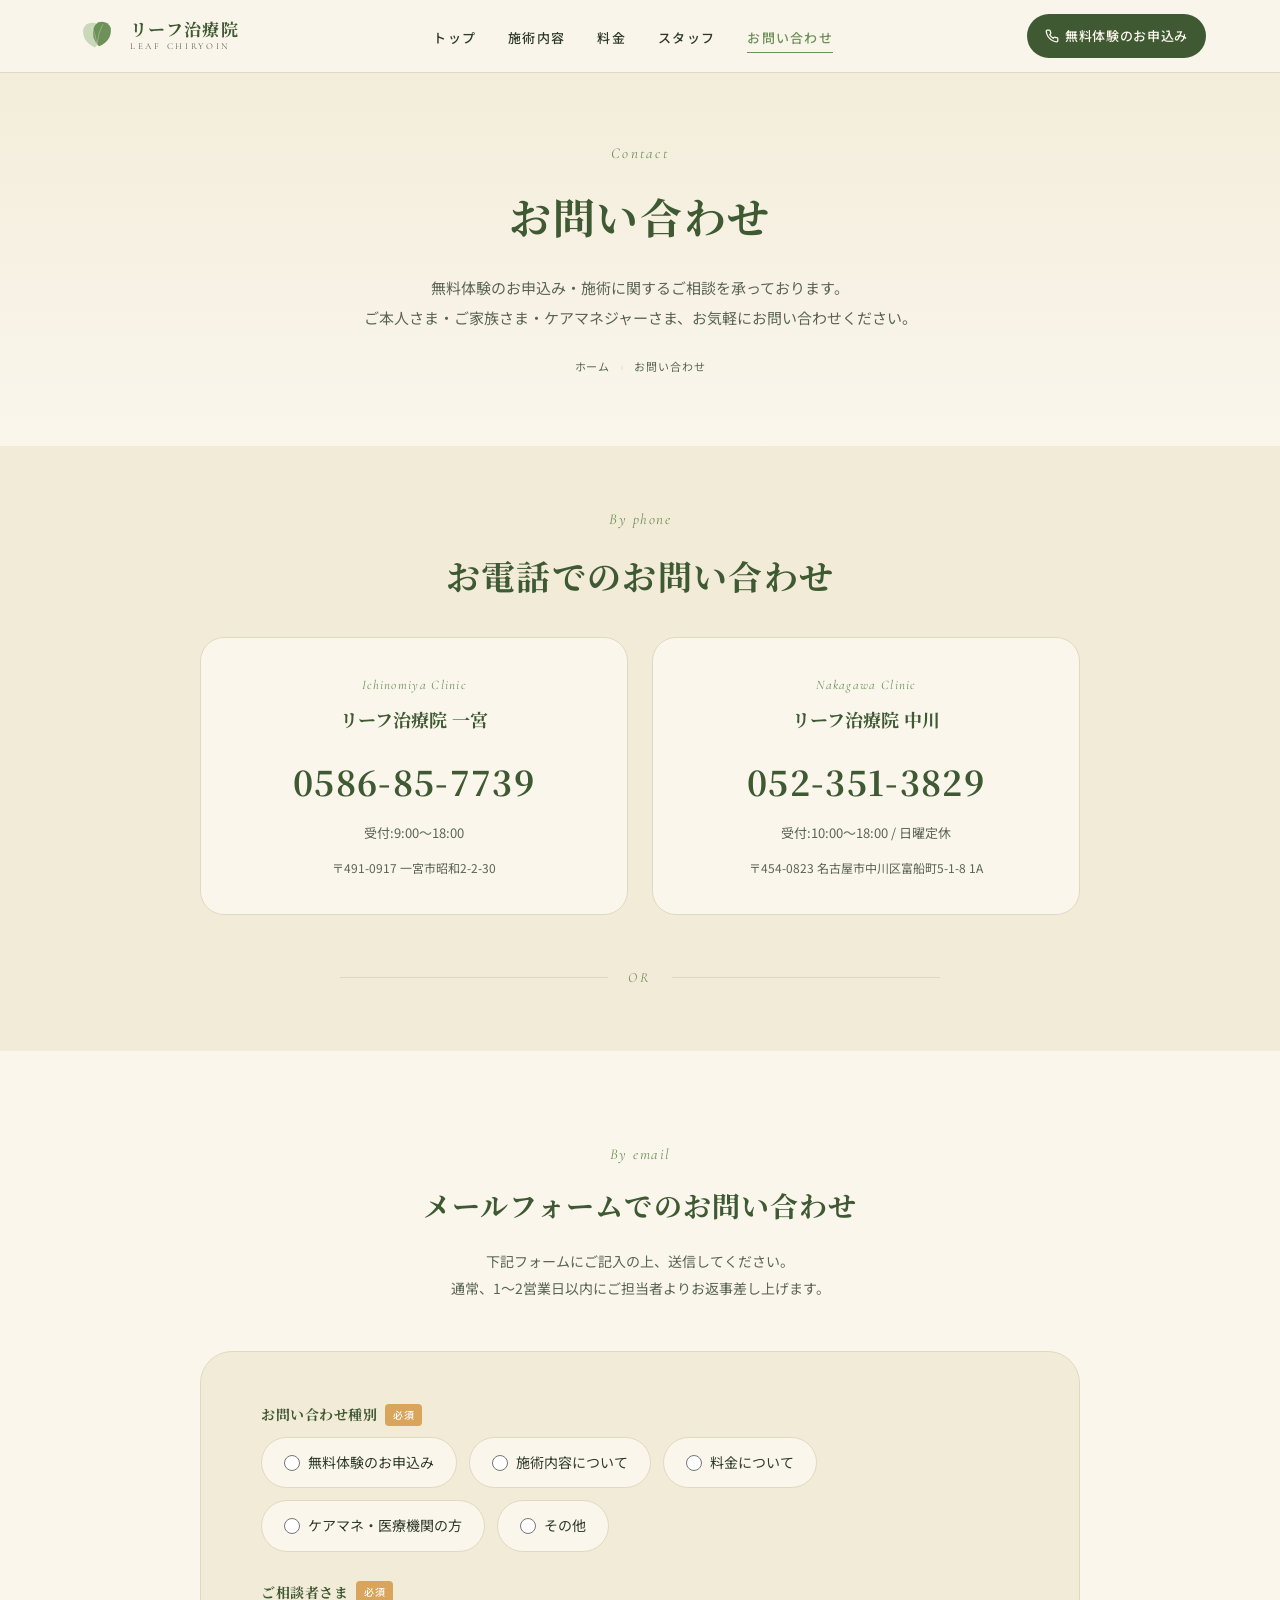
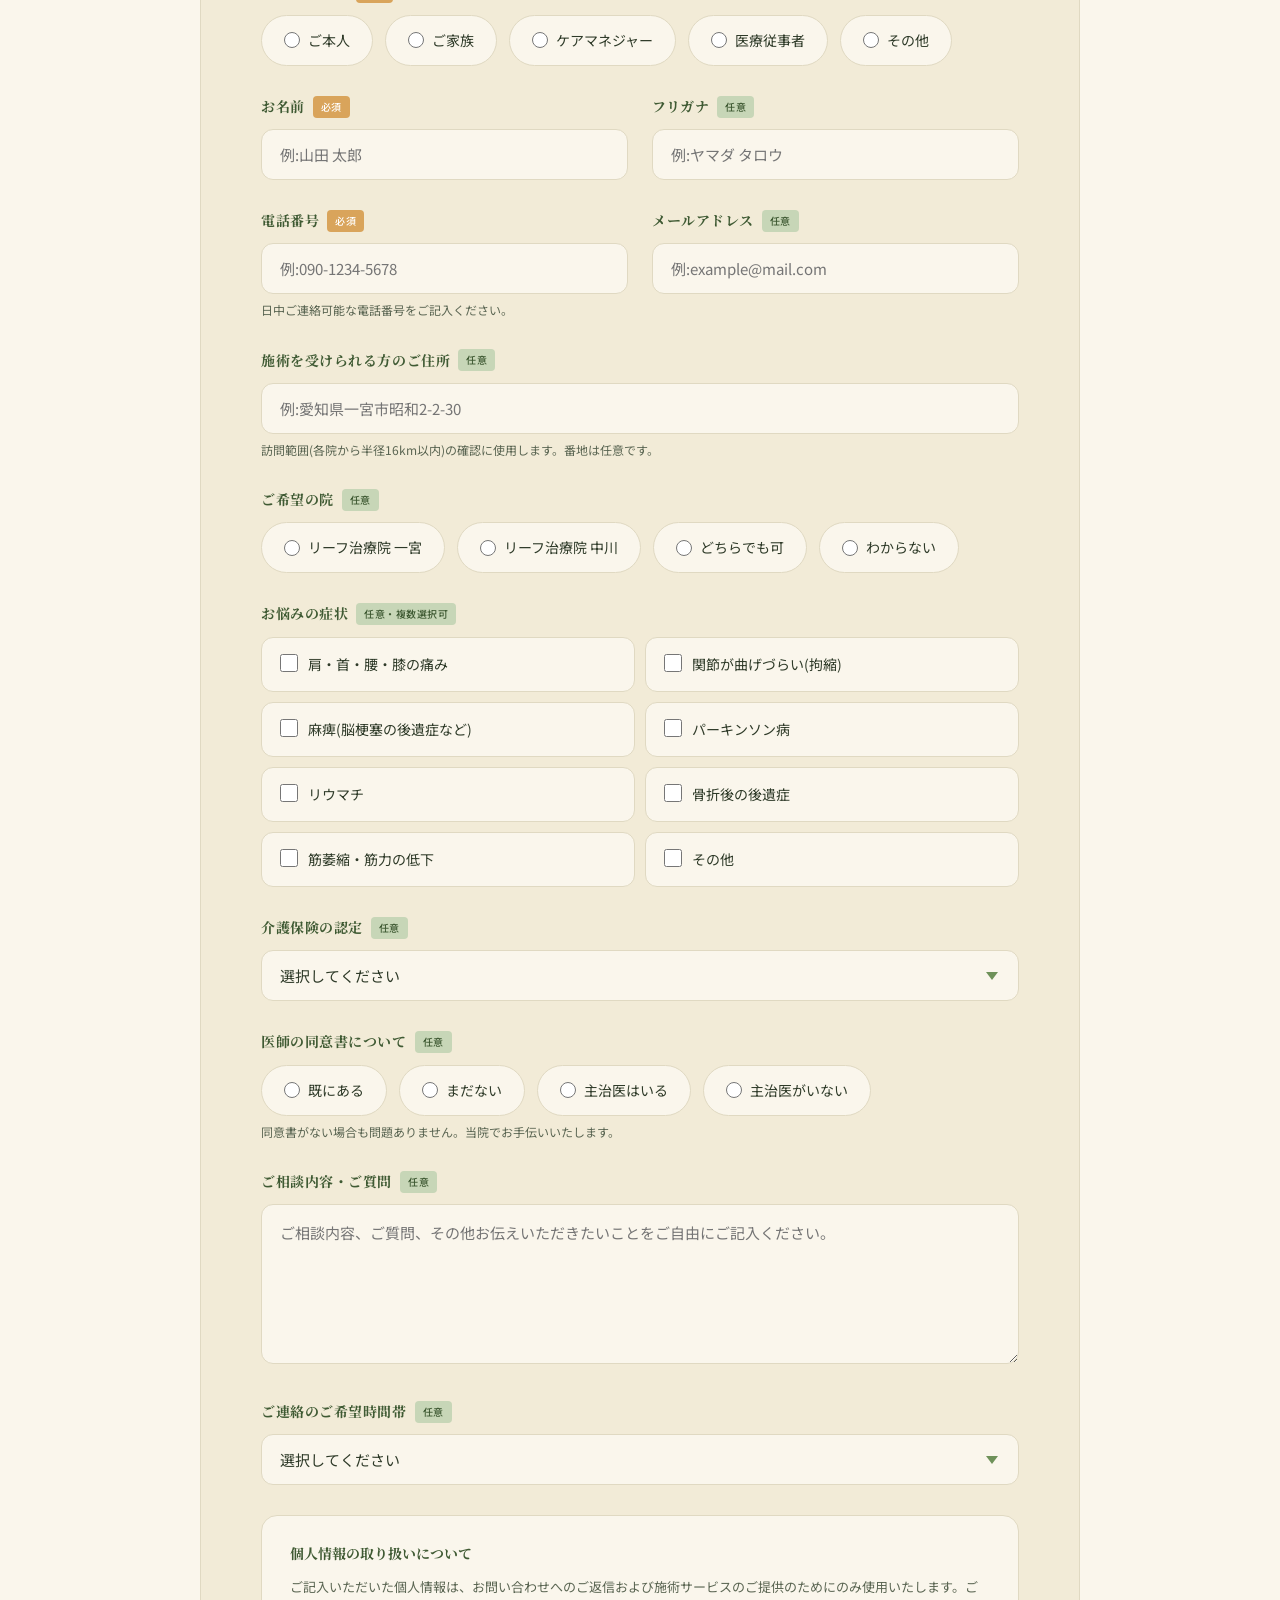
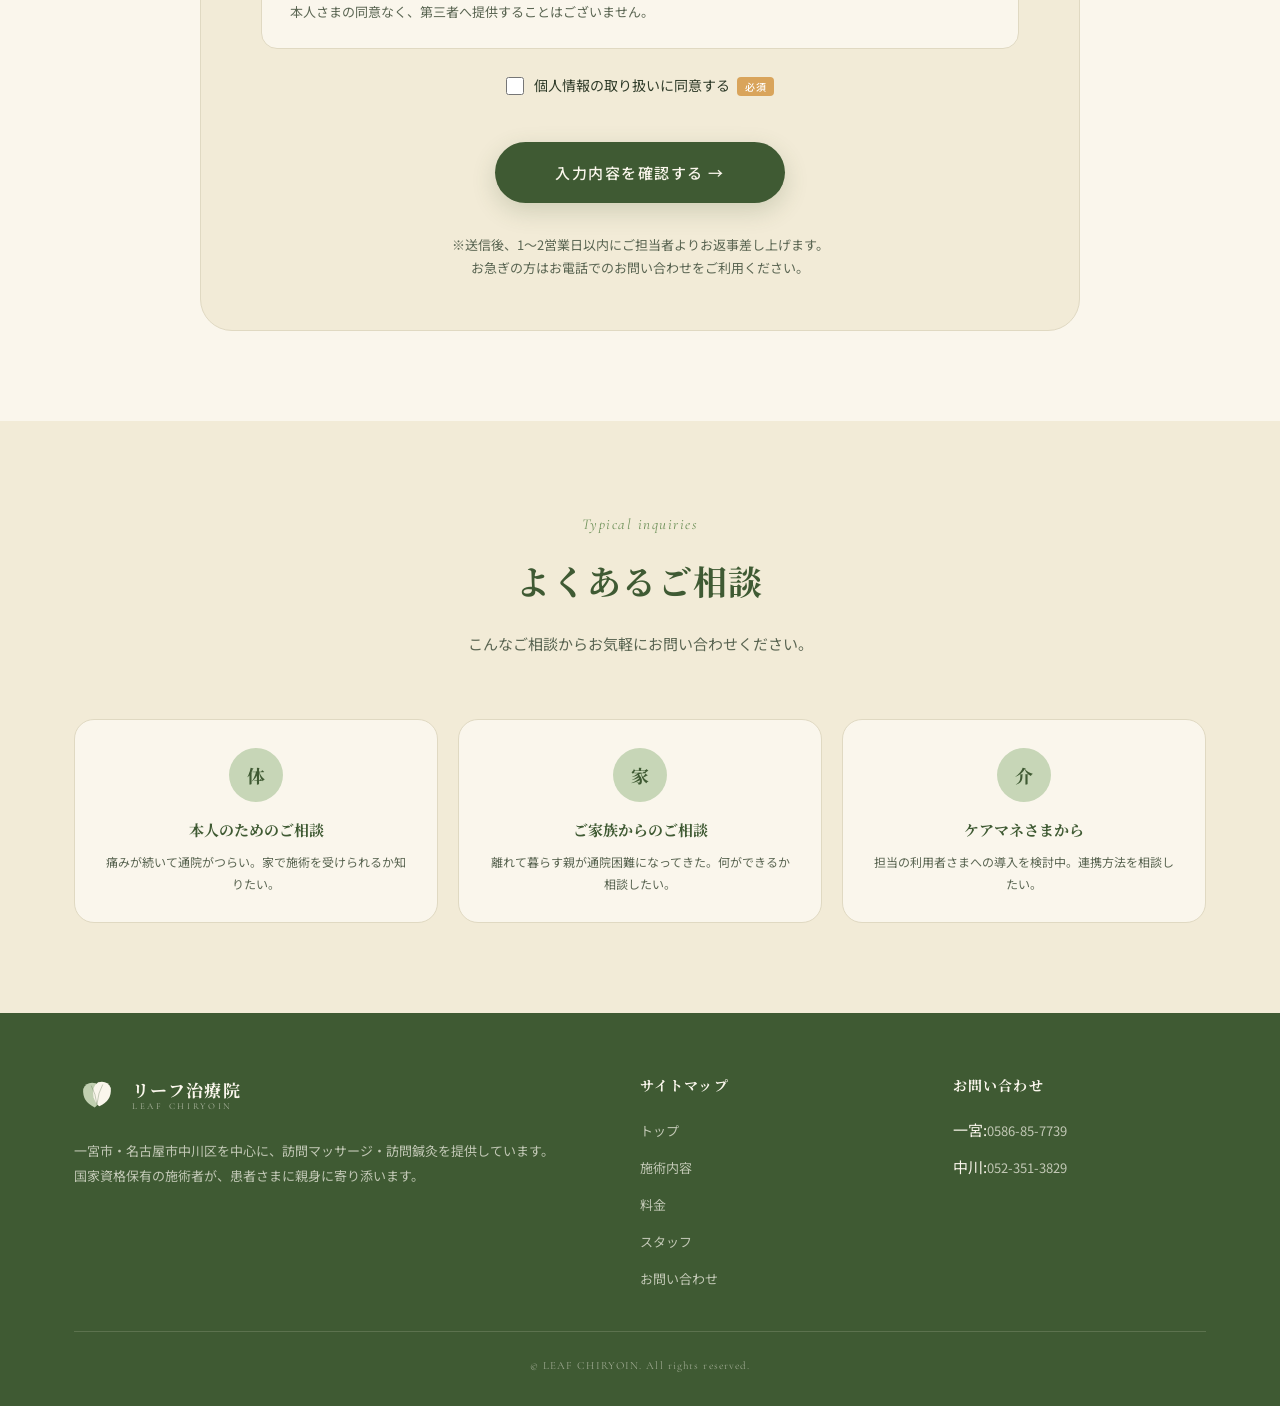
==== commit f7f02009: "Add files via upload" ====
--- a/contact.html
+++ b/contact.html
@@ -253,15 +253,42 @@
   }
 
   @media(max-width:960px){
-    .contact-tel-grid{grid-template-columns:1fr}
-    .ct-tel{font-size:28px}
-    .form-wrap{padding:30px 22px}
+    .contact-tel-section{padding:40px 0}
+    .contact-tel-grid{grid-template-columns:1fr;gap:14px}
+    .ct-card{padding:26px 22px;border-radius:18px}
+    .ct-card h3{font-size:15px}
+    .ct-tel{font-size:26px}
+    .ct-hours{font-size:12px}
+    .ct-address{font-size:11px}
+    .or-divider{margin:36px auto 0;font-size:12px}
+    .form-section{padding:50px 0}
+    .form-intro h2{font-size:20px;line-height:1.5}
+    .form-intro p{font-size:13px}
+    .form-wrap{padding:28px 18px;border-radius:20px}
+    .form-row{margin-bottom:22px}
     .form-row.row-half{grid-template-columns:1fr;gap:0}
-    .form-row.row-half .field{margin-bottom:28px}
+    .form-row.row-half .field{margin-bottom:22px}
     .form-row.row-half .field:last-child{margin-bottom:0}
-    .checkbox-group{grid-template-columns:1fr}
-    .submit-btn{padding:18px 40px;font-size:14px}
-    .typical-grid{grid-template-columns:1fr}
+    .field label{font-size:13px;flex-wrap:wrap}
+    .req-tag,.opt-tag{font-size:9px;padding:2px 6px}
+    .field input[type="text"],.field input[type="email"],
+    .field input[type="tel"],.field select,.field textarea{
+      padding:12px 14px;font-size:14px;
+    }
+    .field-help{font-size:11px}
+    .checkbox-group{grid-template-columns:1fr;gap:8px}
+    .checkbox-group label{padding:12px 14px;font-size:13px}
+    .radio-group{gap:8px}
+    .radio-group label{padding:10px 16px;font-size:13px}
+    .privacy-box{padding:18px 20px;font-size:12px}
+    .submit-btn{padding:16px 32px;font-size:14px;letter-spacing:.05em}
+    .form-note{font-size:11px;margin-top:24px}
+    .typical-section{padding:50px 0}
+    .typical-grid{grid-template-columns:1fr;gap:14px;margin-top:30px}
+    .typical-card{padding:24px 20px;border-radius:18px}
+    .typical-icon{width:48px;height:48px;font-size:16px;margin-bottom:12px}
+    .typical-card h4{font-size:14px}
+    .typical-card p{font-size:11px}
   }
 </style>
 </head>
@@ -288,7 +315,11 @@
         <li><a href="contact.html" class="current">お問い合わせ</a></li>
       </ul>
     </nav>
-    <a href="tel:0586857739" class="header-cta">無料体験のお申込み</a>
+    <a href="tel:0586857739" class="header-cta">
+      <svg width="14" height="14" viewBox="0 0 24 24" fill="none" stroke="currentColor" stroke-width="2.2" stroke-linecap="round" stroke-linejoin="round" style="flex:none"><path d="M22 16.92v3a2 2 0 0 1-2.18 2 19.79 19.79 0 0 1-8.63-3.07 19.5 19.5 0 0 1-6-6 19.79 19.79 0 0 1-3.07-8.67A2 2 0 0 1 4.11 2h3a2 2 0 0 1 2 1.72 12.84 12.84 0 0 0 .7 2.81 2 2 0 0 1-.45 2.11L8.09 9.91a16 16 0 0 0 6 6l1.27-1.27a2 2 0 0 1 2.11-.45 12.84 12.84 0 0 0 2.81.7A2 2 0 0 1 22 16.92z"/></svg>
+      <span class="header-cta-pc">無料体験のお申込み</span>
+      <span class="header-cta-sp">電話で相談</span>
+    </a>
   </div>
 </header>
 
@@ -585,8 +616,14 @@
 </footer>
 
 <div class="floating-cta">
-  <a href="tel:0586857739">一宮 電話する</a>
-  <a href="tel:0523513829">中川 電話する</a>
+  <a href="tel:0586857739">
+    <span class="label">一宮店へお電話</span>
+    <span class="num">0586-85-7739</span>
+  </a>
+  <a href="tel:0523513829">
+    <span class="label">中川店へお電話</span>
+    <span class="num">052-351-3829</span>
+  </a>
 </div>
 
 <script>
--- a/common.css
+++ b/common.css
@@ -68,6 +68,7 @@
   transition:.3s;
 }
 .header-cta:hover{background:var(--green-mid)}
+.header-cta-sp{display:none}
 
 /* ========== PAGE HEAD ========== */
 .page-head{
@@ -222,26 +223,77 @@
 
 /* ========== RESPONSIVE ========== */
 @media(max-width:960px){
+  .container,.container-narrow{padding:0 18px}
+  /* Header */
   nav{display:none}
-  .header-cta{padding:8px 14px;font-size:12px}
-  .page-head{padding:110px 0 50px}
-  .page-head h1{font-size:28px}
-  section{padding:60px 0}
-  .section-title{font-size:24px}
-  .contact-inner{padding:40px 24px}
-  .contact-inner h2{font-size:22px}
-  .contact-methods{grid-template-columns:1fr}
-  .contact-tel{font-size:26px}
-  .footer-inner{grid-template-columns:1fr;gap:30px}
+  .header-inner{height:60px}
+  .logo-svg{width:36px;height:36px}
+  .logo-text{font-size:14px;letter-spacing:.05em}
+  .logo-text small{font-size:8px;letter-spacing:.2em}
+  .header-cta{
+    padding:8px 12px;font-size:11px;
+    letter-spacing:.02em;white-space:nowrap;gap:4px;
+  }
+  .header-cta-pc{display:none}
+  .header-cta-sp{display:inline}
+  /* Page Head */
+  .page-head{padding:90px 0 36px}
+  .page-head-eyebrow{font-size:12px;margin-bottom:8px}
+  .page-head h1{font-size:24px;letter-spacing:.02em;margin-bottom:14px}
+  .page-head p{font-size:13px;line-height:1.9}
+  .page-head p br{display:none}
+  .breadcrumb{font-size:11px;margin-top:18px}
+  /* Section common */
+  section{padding:50px 0}
+  .section-eyebrow{font-size:12px}
+  .section-title{font-size:22px;line-height:1.6}
+  .section-lead{font-size:13px;line-height:1.9;margin-bottom:36px}
+  .section-lead br{display:none}
+  /* Buttons */
+  .btn-primary,.btn-secondary{
+    padding:14px 22px;font-size:13px;
+  }
+  /* Contact CTA */
+  .contact-cta{padding:50px 0}
+  .contact-inner{padding:36px 20px;border-radius:20px}
+  .contact-inner h2{font-size:20px;line-height:1.6}
+  .contact-inner p{font-size:13px;line-height:1.8}
+  .contact-inner p br{display:none}
+  .contact-methods{grid-template-columns:1fr;gap:14px}
+  .contact-method{padding:24px 20px;border-radius:16px}
+  .contact-tel{font-size:24px}
+  .contact-form-btn{padding:14px 24px;font-size:13px}
+  /* Footer */
+  footer{padding:40px 0 80px}
+  .footer-inner{grid-template-columns:1fr;gap:24px}
+  .footer-desc{font-size:12px}
+  /* Floating CTA */
   .floating-cta{
     display:flex;position:fixed;bottom:0;left:0;right:0;z-index:40;
-    background:var(--cream);border-top:1px solid var(--line);
+    background:var(--green-deep);
+    box-shadow:0 -4px 20px rgba(63,90,51,.2);
   }
   .floating-cta a{
-    flex:1;padding:14px;text-align:center;font-size:13px;
-    font-weight:700;color:var(--cream);background:var(--green-deep);
-    letter-spacing:.05em;
-  }
-  .floating-cta a+a{background:var(--green-mid);border-left:1px solid rgba(255,255,255,.2)}
-  body{padding-bottom:54px}
-}
+    flex:1;padding:12px 8px;text-align:center;
+    color:var(--cream);
+    line-height:1.3;
+    border-right:1px solid rgba(250,246,236,.18);
+    display:flex;flex-direction:column;align-items:center;justify-content:center;gap:2px;
+  }
+  .floating-cta a:last-child{border-right:none}
+  .floating-cta .label{
+    font-size:10px;letter-spacing:.05em;opacity:.85;
+  }
+  .floating-cta .num{
+    font-family:'Noto Serif JP',serif;
+    font-size:14px;font-weight:700;letter-spacing:.02em;
+  }
+  body{padding-bottom:60px}
+}
+
+@media(max-width:380px){
+  .header-cta{font-size:10px;padding:7px 12px}
+  .page-head h1{font-size:20px}
+  .section-title{font-size:20px}
+  .floating-cta .num{font-size:13px}
+}
